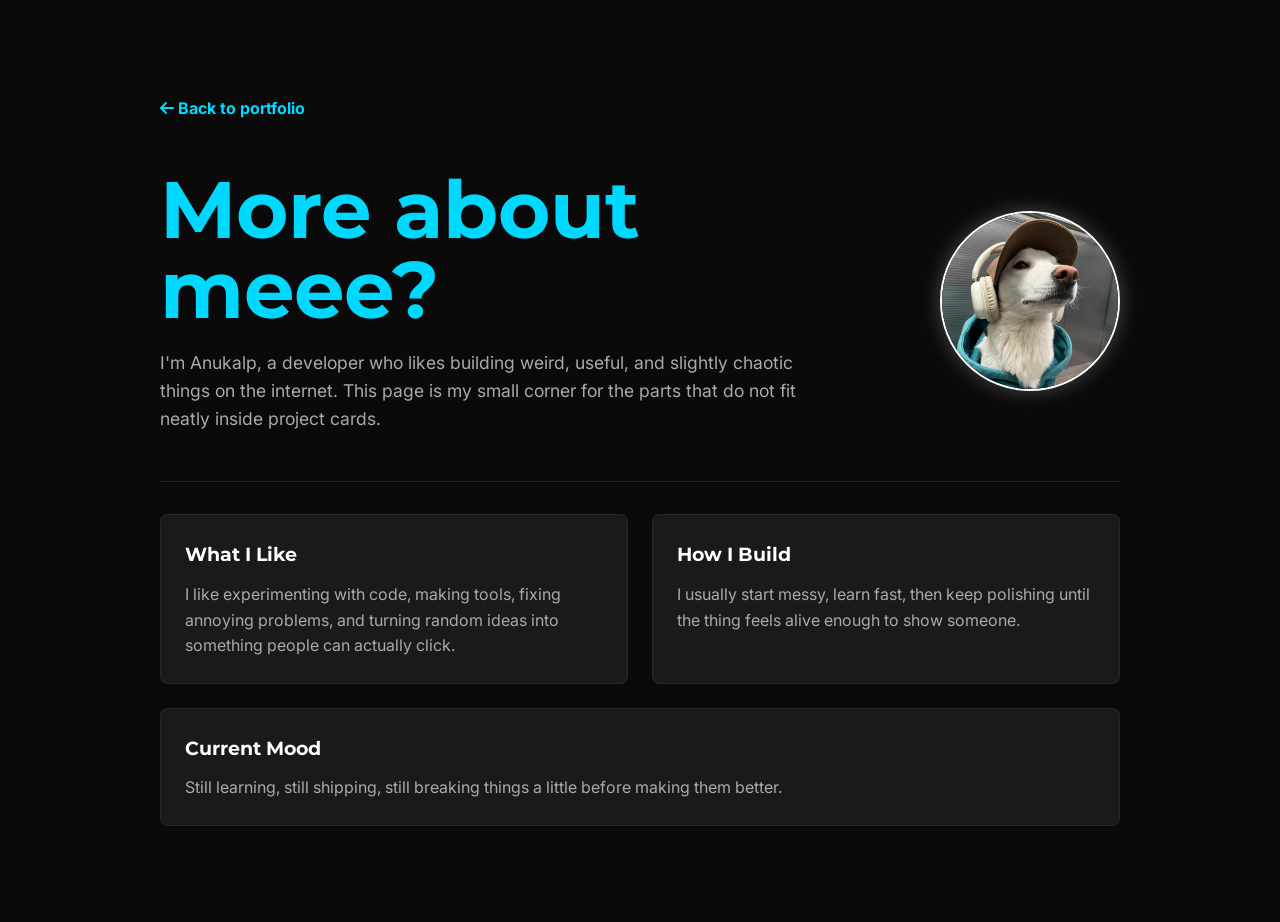
==== my_life.html @ cc61a137 "Add Instagram link and about page" ====
<!DOCTYPE html>
<html lang="en">
<head>
    <meta charset="UTF-8">
    <meta name="viewport" content="width=device-width, initial-scale=1.0">
    <title>More About Anukalp</title>
    <link rel="stylesheet" href="https://fonts.googleapis.com/css2?family=Montserrat:wght@700;800;900&family=Inter:wght@300;400;500;600&display=swap">
    <link rel="stylesheet" href="https://cdnjs.cloudflare.com/ajax/libs/font-awesome/6.4.0/css/all.min.css">
    <link rel="stylesheet" href="assets/css/style.css">
</head>
<body class="life-page">
    <main class="life-container">
        <nav class="life-nav">
            <a href="index.html" class="life-back"><i class="fas fa-arrow-left"></i> Back to portfolio</a>
        </nav>

        <section class="life-hero">
            <div>
                <h1 class="life-title">More about meee?</h1>
                <p class="life-intro">I'm Anukalp, a developer who likes building weird, useful, and slightly chaotic things on the internet. This page is my small corner for the parts that do not fit neatly inside project cards.</p>
            </div>
            <img src="assets/images/pfp.jpg" alt="Anukalp profile photo" class="life-photo">
        </section>

        <section class="life-grid">
            <article class="life-card">
                <h2>What I Like</h2>
                <p>I like experimenting with code, making tools, fixing annoying problems, and turning random ideas into something people can actually click.</p>
            </article>

            <article class="life-card">
                <h2>How I Build</h2>
                <p>I usually start messy, learn fast, then keep polishing until the thing feels alive enough to show someone.</p>
            </article>

            <article class="life-card life-wide">
                <h2>Current Mood</h2>
                <p>Still learning, still shipping, still breaking things a little before making them better.</p>
            </article>
        </section>
    </main>
</body>
</html>
---- assets/css/style.css ----
* {
            margin: 0;
            padding: 0;
            box-sizing: border-box;
        }

        :root {
            --primary: #0a0a0a;
            --secondary: #111111;
            --accent: #00d9ff;
            --accent-dark: #0099cc;
            --text: #ffffff;
            --text-secondary: #aaaaaa;
            --card-bg: #1a1a1a;
        }

        body {
            font-family: 'Inter', sans-serif;
            background-color: var(--primary);
            color: var(--text);
            overflow-x: hidden;
            line-height: 1.6;
        }

        #uh-oh{
            text-align:center;
            margin-top:100px;
        }

        /* Scrollbar */
        * {
            scrollbar-width: thin;
            scrollbar-color: var(--accent) var(--secondary);
        }

        *::-webkit-scrollbar {
            width: 10px;
        }

        *::-webkit-scrollbar-track {
            background: var(--secondary);
        }

        *::-webkit-scrollbar-thumb {
            background-color: var(--accent);
            border-radius: 999px;
            border: 2px solid var(--secondary);
        }

        /* Entry Screen Styles */
        .entry-screen {
            position: fixed;
            top: 0;
            left: 0;
            width: 100%;
            height: 100%;
            background-color: var(--primary);
            display: flex;
            flex-direction: column;
            justify-content: center;
            align-items: center;
            z-index: 1000;
            overflow: hidden;
        }

        .entry-title {
            font-family: 'Montserrat', sans-serif;
            font-weight: 900;
            font-size: clamp(3rem, 10vw, 8rem);
            text-align: center;
            color: transparent;
            background: linear-gradient(45deg, var(--accent), #ffffff, var(--accent));
            background-size: 200% 200%;
            -webkit-background-clip: text;
            background-clip: text;
            animation: titleGradient 4s ease infinite, titleFloat 3s ease-in-out infinite;
            margin-bottom: 2rem;
            letter-spacing: -2px;
        }

        @keyframes titleGradient {
            0% { background-position: 0% 50%; }
            50% { background-position: 100% 50%; }
            100% { background-position: 0% 50%; }
        }

        @keyframes titleFloat {
            0%, 100% { transform: translateY(0); }
            50% { transform: translateY(-10px); }
        }

        .entry-instruction {
            font-size: 1.2rem;
            color: var(--text-secondary);
            text-align: center;
            margin-top: 2rem;
            opacity: 0;
            animation: fadeIn 2s ease 1s forwards;
            position: relative;
        }

        .entry-instruction::after {
            content: '';
            position: absolute;
            bottom: -10px;
            left: 50%;
            transform: translateX(-50%);
            width: 100px;
            height: 2px;
            background: linear-gradient(90deg, transparent, var(--accent), transparent);
            animation: pulseLine 2s infinite;
        }

        @keyframes fadeIn {
            to { opacity: 1; }
        }

        @keyframes pulseLine {
            0%, 100% { opacity: 0.3; }
            50% { opacity: 1; }
        }

        /* Main Content Styles */
        .main-content {
            display: none;
            opacity: 0;
            transform: translateY(20px);
            padding: 2rem;
            max-width: 1200px;
            margin: 0 auto;
        }

        .hero-section {
            padding: 4rem 0;
            min-height: 80vh;
            display: flex;
            flex-direction: column;
            justify-content: center;
        }

        .hero-text {
            font-family: 'Montserrat', sans-serif;
            font-weight: 900;
            font-size: clamp(3rem, 10vw, 6rem);
            line-height: 1;
            margin-bottom: 1.5rem;
        }

        .hero-name {
            font-family: 'Montserrat', sans-serif;
            font-weight: 800;
            font-size: clamp(2.5rem, 8vw, 5rem);
            color: var(--accent);
            margin-bottom: 3rem;
            position: relative;
            display: block;
            width: 100%;
            padding-right: clamp(120px, 16vw, 220px);
        }

        .hero-name::after {
            content: '';
            position: absolute;
            bottom: -10px;
            left: 0;
            width: 100%;
            height: 4px;
            background: linear-gradient(90deg, var(--accent), transparent);
        }

        .hero-name-text {
            line-height: 1;
        }

        .hero-pfp {
            width: clamp(120px, 16vw, 200px);
            height: clamp(120px, 16vw, 200px);
            border-radius: 50%;
            object-fit: cover;
            border: 2px solid #ffffff;
            box-shadow: 0 0 12px rgba(255, 255, 255, 0.7),
                        0 0 26px rgba(255, 255, 255, 0.35);
            position: absolute;
            right: 0;
            top: -120px;
        }

        .repositories-section {
            margin: 4rem 0;
        }

        .section-title {
            font-family: 'Montserrat', sans-serif;
            font-weight: 800;
            font-size: 2.5rem;
            margin-bottom: 2.5rem;
            position: relative;
            display: inline-block;
        }

        .section-title::after {
            content: '';
            position: absolute;
            bottom: -8px;
            left: 0;
            width: 60px;
            height: 4px;
            background-color: var(--accent);
        }

        .repositories-grid {
            display: grid;
            grid-template-columns: repeat(auto-fill, minmax(320px, 1fr));
            gap: 2rem;
            margin-top: 2rem;
        }

        .repo-card {
            background-color: var(--card-bg);
            border-radius: 12px;
            padding: 2rem;
            transition: all 0.3s cubic-bezier(0.4, 0, 0.2, 1);
            border: 1px solid rgba(255, 255, 255, 0.05);
            position: relative;
            overflow: hidden;
            cursor: pointer;
        }

        .repo-card::before {
            content: '';
            position: absolute;
            top: 0;
            left: 0;
            width: 100%;
            height: 100%;
            background: linear-gradient(135deg, rgba(0, 217, 255, 0.05), transparent 30%);
            opacity: 0;
            transition: opacity 0.4s;
            pointer-events: none;
        }

        .repo-card:hover {
            transform: translateY(-8px);
            box-shadow: 0 15px 30px rgba(0, 0, 0, 0.3);
            border-color: rgba(0, 217, 255, 0.2);
        }

        .repo-card:hover::before {
            opacity: 1;
        }

        .repo-icon {
            font-size: 2.5rem;
            margin-bottom: 1.5rem;
            color: var(--accent);
        }

        .repo-title {
            font-family: 'Montserrat', sans-serif;
            font-weight: 700;
            font-size: 1.5rem;
            margin-bottom: 0.8rem;
        }

        .repo-description {
            color: var(--text-secondary);
            margin-bottom: 1.5rem;
            font-size: 1rem;
            min-height: 4.5rem;
            display: -webkit-box;
            -webkit-line-clamp: 3;
            -webkit-box-orient: vertical;
            overflow: hidden;
        }

        .repo-preview {
            display: block;
            margin-bottom: 1.5rem;
            border-radius: 10px;
            overflow: hidden;
            border: 1px solid rgba(15, 130, 206, 0.842);
            box-shadow: 0 10px 20px rgba(0, 0, 0, 0.25);
            transition: transform 0.25s ease, box-shadow 0.25s ease, border-color 0.25s ease;
            position: relative;
            z-index: 2;
            pointer-events: auto;
            aspect-ratio: 16 / 9;
        }

        .repo-preview img {
            display: block;
            width: 100%;
            height: 100%;
            object-fit: cover;
            transition: transform 0.25s ease, filter 0.25s ease;
            pointer-events: auto;
        }

        .repo-preview:hover {
            transform: translateY(-6px);
            border-color: rgba(0, 217, 255, 0.6);
            box-shadow: 0 14px 26px rgba(0, 0, 0, 0.35);
        }

        .repo-preview:hover img {
            transform: scale(1.05);
            filter: brightness(1.08);
        }

        .repo-link {
            display: inline-flex;
            align-items: center;
            color: var(--accent);
            text-decoration: none;
            font-weight: 500;
            transition: all 0.2s;
        }

        .repo-link i {
            margin-left: 8px;
            transition: transform 0.2s;
        }

        .repo-card:hover .repo-link i {
            transform: translateX(5px);
        }

        /* Contact Section */
        .contact-section {
            margin: 6rem 0 3rem;
            padding: 3rem 0;
            border-top: 1px solid rgba(255, 255, 255, 0.1);
        }

        .contact-title {
            font-family: 'Montserrat', sans-serif;
            font-weight: 800;
            font-size: 2.5rem;
            margin-bottom: 2rem;
        }

        .contact-description {
            color: var(--text-secondary);
            max-width: 600px;
            margin-bottom: 2.5rem;
            font-size: 1.1rem;
        }

        .contact-links {
            display: flex;
            flex-wrap: wrap;
            gap: 1.5rem;
        }

        .contact-link {
            display: inline-flex;
            align-items: center;
            padding: 1rem 1.8rem;
            background-color: var(--card-bg);
            border-radius: 8px;
            text-decoration: none;
            color: var(--text);
            transition: all 0.3s;
            border: 1px solid rgba(255, 255, 255, 0.05);
        }

        .contact-link:hover {
            background-color: rgba(0, 217, 255, 0.1);
            border-color: var(--accent);
            transform: translateY(-3px);
        }

        .contact-link i {
            margin-right: 10px;
            font-size: 1.2rem;
            color: var(--accent);
        }

        .instagram-link:hover {
            background: rgba(255, 48, 108, 0.12);
            border-color: #ff306c;
        }

        .instagram-link i {
            color: #ff306c;
        }

        .about-me-link {
            background: #ffffff;
            color: #0a0a0a;
            border-color: #ffffff;
            font-weight: 700;
        }

        .about-me-link i {
            color: #0a0a0a;
        }

        .about-me-link:hover {
            background: var(--accent);
            border-color: var(--accent);
            color: #000000;
            box-shadow: 0 0 18px rgba(0, 217, 255, 0.25);
        }

        .life-page {
            min-height: 100vh;
            padding: 2rem;
        }

        .life-container {
            width: min(960px, 100%);
            margin: 0 auto;
            padding: 4rem 0;
        }

        .life-nav {
            margin-bottom: 3rem;
        }

        .life-back {
            color: var(--accent);
            text-decoration: none;
            font-weight: 700;
        }

        .life-back:hover {
            color: #ffffff;
        }

        .life-hero {
            display: grid;
            grid-template-columns: minmax(0, 1fr) 180px;
            gap: 2rem;
            align-items: center;
            padding-bottom: 3rem;
            border-bottom: 1px solid rgba(255, 255, 255, 0.1);
        }

        .life-title {
            font-family: 'Montserrat', sans-serif;
            font-size: clamp(2.8rem, 8vw, 5rem);
            line-height: 1;
            color: var(--accent);
            margin-bottom: 1.2rem;
        }

        .life-intro {
            color: var(--text-secondary);
            font-size: 1.1rem;
            max-width: 680px;
        }

        .life-photo {
            width: 180px;
            height: 180px;
            border-radius: 50%;
            object-fit: cover;
            border: 2px solid #ffffff;
            box-shadow: 0 0 20px rgba(255, 255, 255, 0.25);
        }

        .life-grid {
            display: grid;
            grid-template-columns: repeat(2, minmax(0, 1fr));
            gap: 1.5rem;
            margin-top: 2rem;
        }

        .life-card {
            background: var(--card-bg);
            border: 1px solid rgba(255, 255, 255, 0.06);
            border-radius: 8px;
            padding: 1.5rem;
        }

        .life-card h2 {
            font-family: 'Montserrat', sans-serif;
            font-size: 1.2rem;
            margin-bottom: 0.75rem;
        }

        .life-card p {
            color: var(--text-secondary);
            margin: 0;
        }

        .life-wide {
            grid-column: 1 / -1;
        }

        @media (max-width: 768px) {
            .life-page {
                padding: 1.25rem;
            }

            .life-hero {
                grid-template-columns: 1fr;
            }

            .life-photo {
                width: 140px;
                height: 140px;
            }

            .life-grid {
                grid-template-columns: 1fr;
            }
        }

        /* Interactive click effects */
        .click-particle {
            position: absolute;
            width: 8px;
            height: 8px;
            border-radius: 50%;
            background-color: var(--accent);
            pointer-events: none;
            opacity: 0;
            z-index: 1001;
        }

        @keyframes particleExplode {
            0% {
                transform: translate(-50%, -50%) scale(0);
                opacity: 1;
            }
            100% {
                transform: translate(var(--tx), var(--ty)) scale(1);
                opacity: 0;
            }
        }

        /* Responsive Design */
        @media (max-width: 768px) {
            .main-content {
                padding: 1.5rem;
            }
            
            .hero-section {
                padding: 2rem 0;
                min-height: 70vh;
            }
            
            .repositories-grid {
                grid-template-columns: 1fr;
            }
            
            .contact-links {
                flex-direction: column;
            }
            
            .contact-link {
                justify-content: center;
            }
        }

        /* Footer */
        .footer {
            text-align: center;
            padding: 2rem 0;
            color: var(--text-secondary);
            font-size: 0.9rem;
            border-top: 1px solid rgba(255, 255, 255, 0.05);
            margin-top: 2rem;
        }

        .livestream-section {
            margin: 4rem 0;
            padding: 2rem;
        }

        .livestream-container {
            display: grid;
            grid-template-columns: 1fr 300px;
            gap: 2rem;
            align-items: start;
        }

        .livestream-panel {
            display: flex;
            flex-direction: column;
            gap: 0.75rem;
        }

        .livestream-player {
            width: 100%;
            height: 100%;
            display: block;
            object-fit: cover;
        }

        .stream-latency {
            position: absolute;
            top: 10px;
            right: 10px;
            z-index: 3;
            min-width: 72px;
            padding: 0.35rem 0.55rem;
            border-radius: 8px;
            background: rgba(0, 0, 0, 0.72);
            border: 1px solid rgba(255, 255, 255, 0.18);
            color: #fff;
            font-weight: 800;
            font-size: 0.85rem;
            line-height: 1;
            text-align: center;
            font-variant-numeric: tabular-nums;
            backdrop-filter: blur(6px);
        }

        .stream-latency.latency-good {
            color: #3cff8f;
            border-color: rgba(60, 255, 143, 0.55);
        }

        .stream-latency.latency-warn {
            color: #ffd447;
            border-color: rgba(255, 212, 71, 0.55);
        }

        .stream-latency.latency-bad,
        .stream-latency.latency-unknown {
            color: #ff5c5c;
            border-color: rgba(255, 92, 92, 0.6);
        }

        .stream-warning {
            color: #ff4444;
            font-weight: 800;
            font-size: 0.95rem;
            line-height: 1.4;
            margin: 0;
        }

        .livestream-player-wrapper {
            position: relative;
            width: 100%;
        }

        .livestream-error {
            display: none;
            position: absolute;
            top: 0;
            left: 0;
            width: 100%;
            height: 100%;
            background: rgba(26, 26, 26, 0.95);
            border-radius: 12px;
            border: 2px solid #ff4444;
            display: flex;
            flex-direction: column;
            align-items: center;
            justify-content: center;
            gap: 1rem;
            padding: 2rem;
            text-align: center;
        }

        .livestream-error p {
            margin: 0;
            color: #ff4444;
            font-size: 0.9rem;
        }

        .livestream-error a {
            color: #00d4ff;
            text-decoration: none;
            font-weight: 600;
            transition: all 0.3s ease;
        }

        .livestream-error a:hover {
            color: #fff;
            text-decoration: underline;
        }

        .servo-controls {
            display: flex;
            flex-direction: column;
            gap: 1.5rem;
        }

        .control-group {
            display: flex;
            flex-direction: column;
            gap: 0.5rem;
        }

        .control-group label {
            font-weight: 600;
            font-size: 0.9rem;
            color: #fff;
        }

        .controls-info {
            font-size: 0.75rem;
            color: #666;
            margin: 0;
        }

        .slider-header {
            display: flex;
            align-items: center;
            justify-content: space-between;
            gap: 1rem;
            color: #aaa;
            font-size: 0.85rem;
        }

        .servo-iframe {
            width: 100%;
            height: 250px;
            border: 2px solid #333;
            border-radius: 8px;
            background: #1a1a1a;
        }

        .servo-slider {
            width: 100%;
            height: 6px;
            border-radius: 3px;
            background: #333;
            outline: none;
            -webkit-appearance: none;
            cursor: pointer;
        }

        .servo-slider::-webkit-slider-thumb {
            -webkit-appearance: none;
            appearance: none;
            width: 20px;
            height: 20px;
            border-radius: 50%;
            background: #00d4ff;
            cursor: pointer;
            box-shadow: 0 0 10px rgba(0, 212, 255, 0.5);
        }

        .servo-slider::-moz-range-thumb {
            width: 20px;
            height: 20px;
            border-radius: 50%;
            background: #00d4ff;
            cursor: pointer;
            border: none;
            box-shadow: 0 0 10px rgba(0, 212, 255, 0.5);
        }

        .angle-display {
            font-size: 0.85rem;
            color: #00d4ff;
            font-weight: 600;
        }

        .button-group {
            display: grid;
            grid-template-columns: 1fr 1fr 1fr;
            gap: 0.5rem;
        }

        .servo-button {
            padding: 0.75rem;
            background: #1a1a1a;
            border: 2px solid #333;
            color: #fff;
            border-radius: 8px;
            font-weight: 600;
            cursor: pointer;
            transition: all 0.3s ease;
            font-size: 0.8rem;
            -webkit-tap-highlight-color: transparent;
        }

        .servo-button:hover {
            border-color: #00d4ff;
            box-shadow: 0 0 15px rgba(0, 212, 255, 0.3);
            transform: translateY(-2px);
        }

        .servo-button:active {
            transform: translateY(0);
            box-shadow: 0 0 20px rgba(0, 212, 255, 0.5);
        }

        .sync-button {
            width: 100%;
            border-color: rgba(255, 68, 68, 0.45);
        }

        .sync-button:hover {
            border-color: #ff4444;
            box-shadow: 0 0 15px rgba(255, 68, 68, 0.25);
        }

        .servo-button.center {
            grid-column: 2;
        }

        .control-status {
            font-size: 0.8rem;
            text-align: center;
            min-height: 20px;
            color: #666;
        }

        .control-status.success {
            color: #00d4ff;
        }

        .control-status.error {
            color: #ff4444;
        }

        @media (max-width: 768px) {
            .livestream-container {
                grid-template-columns: 1fr;
            }

            .button-group {
                grid-template-columns: 1fr 1fr 1fr;
            }
        }

        .livestream-wrapper {
    width: 100%;
    aspect-ratio: 16/9;
    position: relative;
    border-radius: 12px;
    border: 2px solid #333;
    overflow: hidden;
    background: #1a1a1a;
}

.livestream-error-box {
    width: 100%;
    height: 100%;
    display: flex;
    flex-direction: column;
    align-items: center;
    justify-content: center;
    gap: 1rem;
    background: linear-gradient(135deg, #1a1a1a 0%, #2a2a2a 100%);
    padding: 2rem;
    text-align: center;
}

.livestream-error-box i {
    font-size: 3rem;
    color: #ff6b6b;
}

.livestream-error-box h3 {
    color: #fff;
    margin: 0;
}

.livestream-error-box p {
    color: #999;
    margin: 0;
}

.view-direct-btn {
    display: inline-flex;
    align-items: center;
    justify-content: center;
    margin-top: 1rem;
    padding: 0.75rem 1.5rem;
    background: #00d4ff;
    color: #000;
    border-radius: 8px;
    text-decoration: none;
    font-weight: 600;
    transition: all 0.3s ease;
}

.view-direct-btn:hover {
    background: #00b8cc;
    transform: translateY(-2px);
}
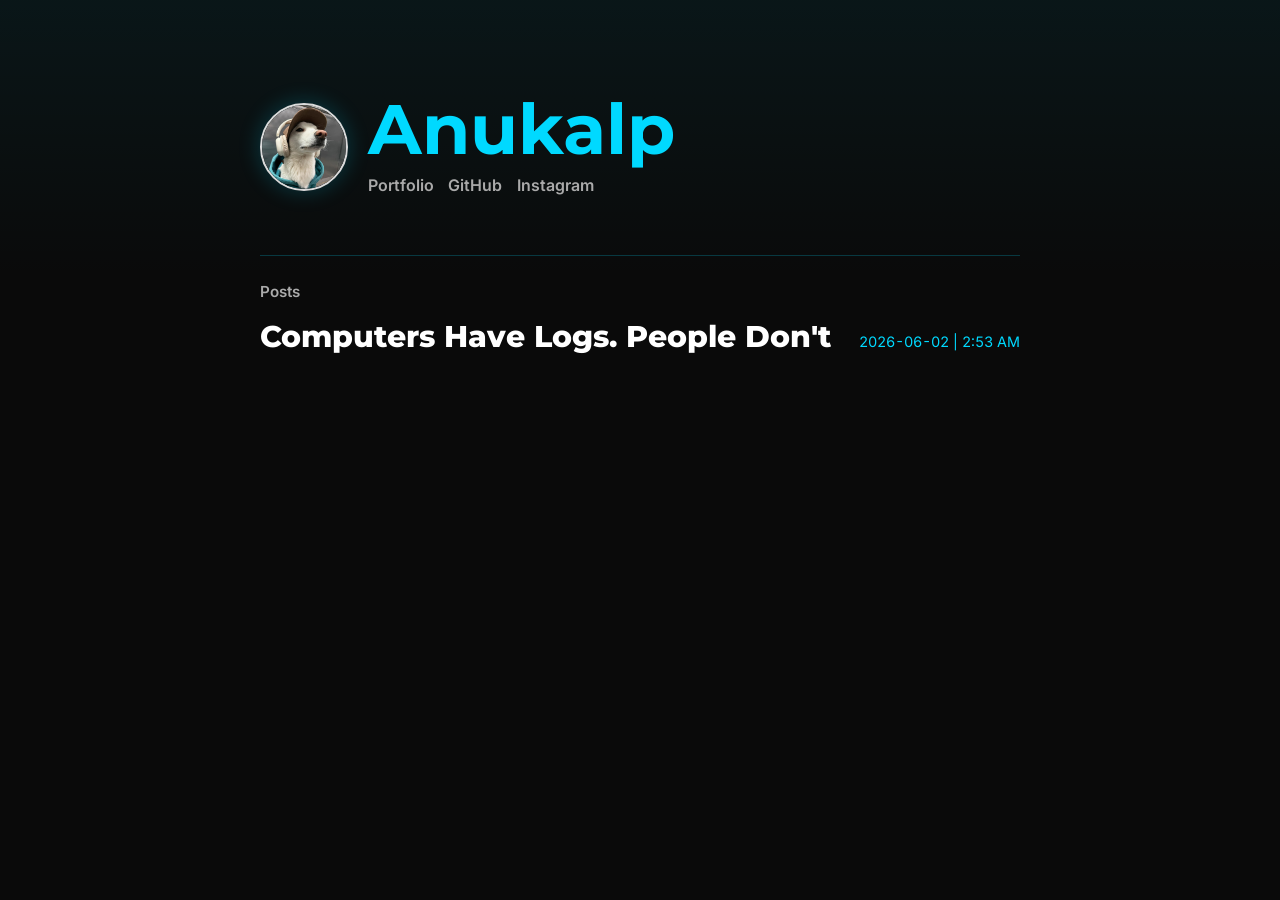
==== commit d90a89d0: "More features" ====
--- a/my_life.html
+++ b/my_life.html
@@ -3,40 +3,31 @@
 <head>
     <meta charset="UTF-8">
     <meta name="viewport" content="width=device-width, initial-scale=1.0">
-    <title>More About Anukalp</title>
+    <title>Anukalp's Blog</title>
     <link rel="stylesheet" href="https://fonts.googleapis.com/css2?family=Montserrat:wght@700;800;900&family=Inter:wght@300;400;500;600&display=swap">
     <link rel="stylesheet" href="https://cdnjs.cloudflare.com/ajax/libs/font-awesome/6.4.0/css/all.min.css">
     <link rel="stylesheet" href="assets/css/style.css">
 </head>
 <body class="life-page">
-    <main class="life-container">
-        <nav class="life-nav">
-            <a href="index.html" class="life-back"><i class="fas fa-arrow-left"></i> Back to portfolio</a>
-        </nav>
+    <main class="life-container blog-home">
+        <header class="blog-header">
+            <img src="assets/images/pfp.jpg" alt="Anukalp profile photo" class="blog-avatar">
+            <h1 class="blog-title-main">Anukalp</h1>
+            <nav class="blog-links" aria-label="Blog links">
+                <a href="index.html">Portfolio</a>
+                <a href="https://github.com/Lionshaft-pixel" target="_blank" rel="noopener">GitHub</a>
+                <a href="https://www.instagram.com/lionshaft_4/" target="_blank" rel="noopener">Instagram</a>
+            </nav>
+        </header>
 
-        <section class="life-hero">
-            <div>
-                <h1 class="life-title">More about meee?</h1>
-                <p class="life-intro">I'm Anukalp, a developer who likes building weird, useful, and slightly chaotic things on the internet. This page is my small corner for the parts that do not fit neatly inside project cards.</p>
-            </div>
-            <img src="assets/images/pfp.jpg" alt="Anukalp profile photo" class="life-photo">
-        </section>
-
-        <section class="life-grid">
-            <article class="life-card">
-                <h2>What I Like</h2>
-                <p>I like experimenting with code, making tools, fixing annoying problems, and turning random ideas into something people can actually click.</p>
-            </article>
-
-            <article class="life-card">
-                <h2>How I Build</h2>
-                <p>I usually start messy, learn fast, then keep polishing until the thing feels alive enough to show someone.</p>
-            </article>
-
-            <article class="life-card life-wide">
-                <h2>Current Mood</h2>
-                <p>Still learning, still shipping, still breaking things a little before making them better.</p>
-            </article>
+        <section class="blog-posts" aria-labelledby="postsTitle">
+            <h2 id="postsTitle" class="blog-posts-title">Posts</h2>
+            <ul class="blog-list">
+                <li>
+                    <a href="posts/blog-1.html">Computers Have Logs. People Don't</a>
+                    <time datetime="2026-06-02">2026-06-02 | 2:53 AM</time>
+                </li>
+            </ul>
         </section>
     </main>
 </body>
--- a/assets/css/style.css
+++ b/assets/css/style.css
@@ -406,15 +406,121 @@
         .life-page {
             min-height: 100vh;
             padding: 2rem;
+            background:
+                linear-gradient(180deg, rgba(0, 217, 255, 0.06), transparent 280px),
+                var(--primary);
         }
 
         .life-container {
-            width: min(960px, 100%);
+            width: min(760px, 100%);
             margin: 0 auto;
             padding: 4rem 0;
         }
 
-        .life-nav {
+        .blog-home {
+            color: var(--text);
+        }
+
+        .blog-header {
+            display: grid;
+            grid-template-columns: 88px minmax(0, 1fr);
+            column-gap: 1.25rem;
+            row-gap: 0.65rem;
+            align-items: center;
+            margin-bottom: 3.5rem;
+        }
+
+        .blog-avatar {
+            grid-row: span 2;
+            width: 88px;
+            height: 88px;
+            border-radius: 50%;
+            object-fit: cover;
+            border: 2px solid rgba(255, 255, 255, 0.85);
+            box-shadow: 0 0 22px rgba(0, 217, 255, 0.22);
+        }
+
+        .blog-title-main {
+            font-family: 'Montserrat', sans-serif;
+            font-size: clamp(2.5rem, 9vw, 4.4rem);
+            line-height: 0.95;
+            color: var(--accent);
+            margin: 0;
+        }
+
+        .blog-links {
+            display: flex;
+            flex-wrap: wrap;
+            gap: 0.9rem;
+            align-items: center;
+        }
+
+        .blog-links a {
+            color: var(--text-secondary);
+            text-decoration: none;
+            font-weight: 600;
+        }
+
+        .blog-links a:hover {
+            color: var(--accent);
+        }
+
+        .blog-posts {
+            border-top: 1px solid rgba(0, 217, 255, 0.22);
+            padding-top: 1.5rem;
+        }
+
+        .blog-posts-title {
+            color: var(--text-secondary);
+            font-size: 0.95rem;
+            font-weight: 600;
+            margin-bottom: 1rem;
+        }
+
+        .blog-list {
+            list-style: none;
+            display: flex;
+            flex-direction: column;
+            gap: 1.25rem;
+        }
+
+        .blog-list li {
+            display: grid;
+            grid-template-columns: minmax(0, 1fr) auto;
+            gap: 1rem;
+            align-items: baseline;
+        }
+
+        .blog-list a,
+        .blog-empty span {
+            color: var(--text);
+            text-decoration: none;
+            font-family: 'Montserrat', sans-serif;
+            font-size: clamp(1.25rem, 4vw, 1.9rem);
+            font-weight: 800;
+            line-height: 1.1;
+        }
+
+        .blog-list a:hover {
+            color: var(--accent);
+        }
+
+        .blog-list time {
+            color: var(--accent);
+            font-size: 0.9rem;
+            font-variant-numeric: tabular-nums;
+            white-space: nowrap;
+        }
+
+        .blog-empty span {
+            color: var(--text-secondary);
+        }
+
+        .blog-empty time {
+            color: #5f7580;
+        }
+
+        .post-nav {
             margin-bottom: 3rem;
         }
 
@@ -428,65 +534,34 @@
             color: #ffffff;
         }
 
-        .life-hero {
-            display: grid;
-            grid-template-columns: minmax(0, 1fr) 180px;
-            gap: 2rem;
-            align-items: center;
-            padding-bottom: 3rem;
-            border-bottom: 1px solid rgba(255, 255, 255, 0.1);
-        }
-
-        .life-title {
+        .post-header {
+            border-bottom: 1px solid rgba(0, 217, 255, 0.22);
+            padding-bottom: 1.5rem;
+            margin-bottom: 2rem;
+        }
+
+        .post-title {
             font-family: 'Montserrat', sans-serif;
-            font-size: clamp(2.8rem, 8vw, 5rem);
+            color: var(--accent);
+            font-size: clamp(2.2rem, 8vw, 4.2rem);
             line-height: 1;
-            color: var(--accent);
-            margin-bottom: 1.2rem;
-        }
-
-        .life-intro {
+            margin-bottom: 1rem;
+        }
+
+        .post-date {
             color: var(--text-secondary);
+            font-size: 0.95rem;
+            font-variant-numeric: tabular-nums;
+        }
+
+        .post-content {
+            color: var(--text);
             font-size: 1.1rem;
-            max-width: 680px;
-        }
-
-        .life-photo {
-            width: 180px;
-            height: 180px;
-            border-radius: 50%;
-            object-fit: cover;
-            border: 2px solid #ffffff;
-            box-shadow: 0 0 20px rgba(255, 255, 255, 0.25);
-        }
-
-        .life-grid {
-            display: grid;
-            grid-template-columns: repeat(2, minmax(0, 1fr));
-            gap: 1.5rem;
-            margin-top: 2rem;
-        }
-
-        .life-card {
-            background: var(--card-bg);
-            border: 1px solid rgba(255, 255, 255, 0.06);
-            border-radius: 8px;
-            padding: 1.5rem;
-        }
-
-        .life-card h2 {
-            font-family: 'Montserrat', sans-serif;
-            font-size: 1.2rem;
-            margin-bottom: 0.75rem;
-        }
-
-        .life-card p {
-            color: var(--text-secondary);
-            margin: 0;
-        }
-
-        .life-wide {
-            grid-column: 1 / -1;
+            max-width: 68ch;
+        }
+
+        .post-content p {
+            margin-bottom: 1.25rem;
         }
 
         @media (max-width: 768px) {
@@ -494,17 +569,22 @@
                 padding: 1.25rem;
             }
 
-            .life-hero {
+            .life-container {
+                padding: 2.5rem 0;
+            }
+
+            .blog-header {
+                grid-template-columns: 68px minmax(0, 1fr);
+            }
+
+            .blog-avatar {
+                width: 68px;
+                height: 68px;
+            }
+
+            .blog-list li {
                 grid-template-columns: 1fr;
-            }
-
-            .life-photo {
-                width: 140px;
-                height: 140px;
-            }
-
-            .life-grid {
-                grid-template-columns: 1fr;
+                gap: 0.35rem;
             }
         }
 
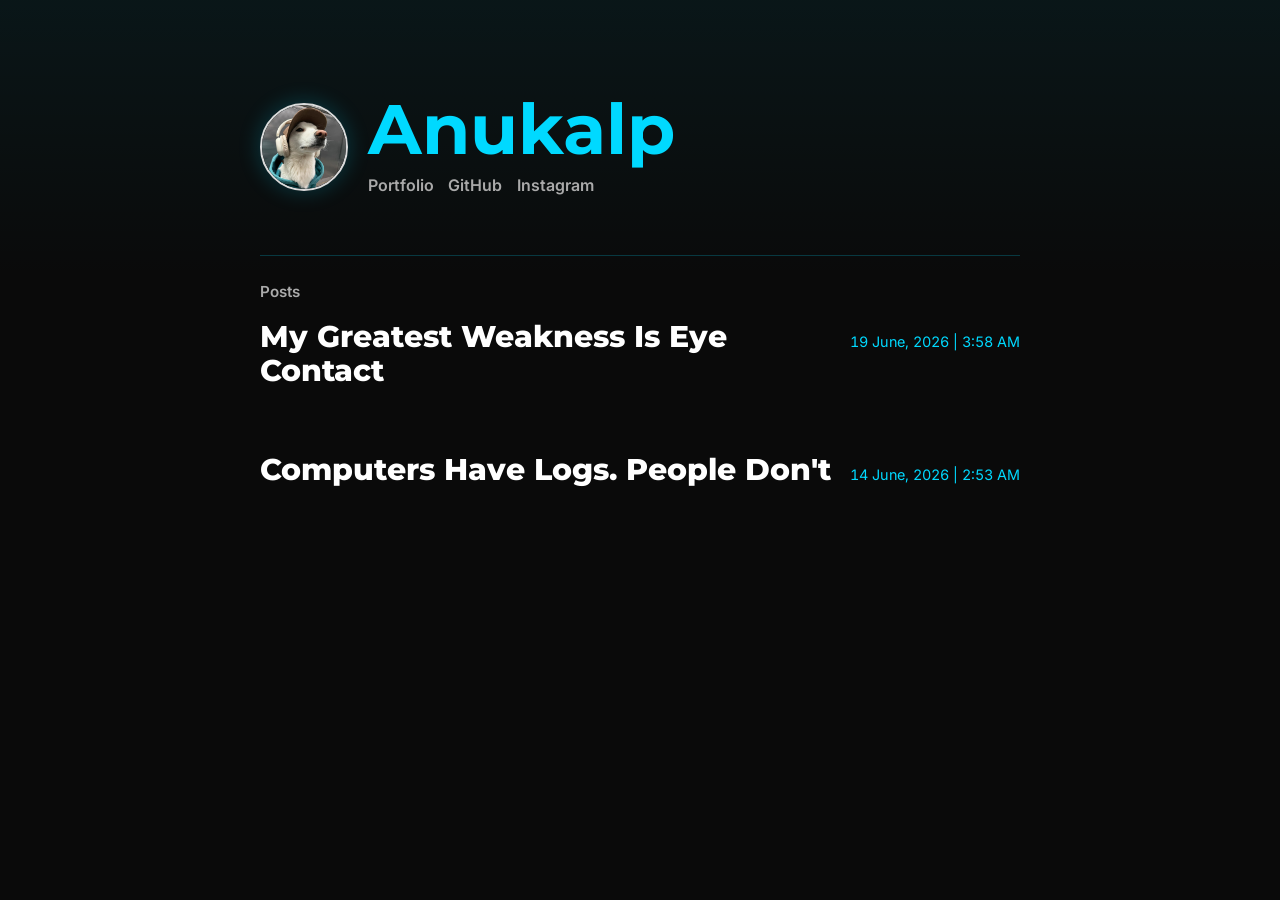
==== commit 3d3d97bc: "Added blog" ====
--- a/my_life.html
+++ b/my_life.html
@@ -24,8 +24,13 @@
             <h2 id="postsTitle" class="blog-posts-title">Posts</h2>
             <ul class="blog-list">
                 <li>
+                    <a href="posts/blog-2.html">My Greatest Weakness Is Eye Contact</a>
+                    <time datetime="2026-06-02">19 June, 2026 | 3:58 AM</time>
+                </li>
+                <br>
+                <li>
                     <a href="posts/blog-1.html">Computers Have Logs. People Don't</a>
-                    <time datetime="2026-06-02">2026-06-02 | 2:53 AM</time>
+                    <time datetime="2026-06-02">14 June, 2026 | 2:53 AM</time>
                 </li>
             </ul>
         </section>
--- a/assets/css/style.css
+++ b/assets/css/style.css
@@ -2,6 +2,7 @@
             margin: 0;
             padding: 0;
             box-sizing: border-box;
+            -webkit-tap-highlight-color: transparent;
         }
 
         :root {
@@ -12,6 +13,15 @@
             --text: #ffffff;
             --text-secondary: #aaaaaa;
             --card-bg: #1a1a1a;
+        }
+
+        :focus:not(:focus-visible) {
+            outline: none;
+        }
+
+        :focus-visible {
+            outline: 2px solid var(--accent);
+            outline-offset: 3px;
         }
 
         body {
@@ -66,8 +76,10 @@
         .entry-title {
             font-family: 'Montserrat', sans-serif;
             font-weight: 900;
-            font-size: clamp(3rem, 10vw, 8rem);
+            font-size: clamp(1.8rem, 10vw, 8rem);
             text-align: center;
+            white-space: nowrap;
+            max-width: calc(100vw - 2rem);
             color: transparent;
             background: linear-gradient(45deg, var(--accent), #ffffff, var(--accent));
             background-size: 200% 200%;
@@ -618,8 +630,43 @@
             }
             
             .hero-section {
-                padding: 2rem 0;
-                min-height: 70vh;
+                --mobile-pfp-size: clamp(78px, 24vw, 112px);
+                --mobile-pfp-gap: 1rem;
+                padding: 3.5rem 0 1rem;
+                min-height: auto;
+                justify-content: flex-start;
+            }
+
+            .hero-text {
+                margin-bottom: 0.35rem;
+                padding-right: calc(var(--mobile-pfp-size) + var(--mobile-pfp-gap));
+            }
+
+            .hero-name {
+                font-size: clamp(2.2rem, 7.6vw, 2.85rem);
+                padding-right: calc(var(--mobile-pfp-size) + var(--mobile-pfp-gap));
+                margin-bottom: 1.5rem;
+            }
+
+            .hero-name::after {
+                width: calc(100% - var(--mobile-pfp-size) - var(--mobile-pfp-gap));
+            }
+
+            .hero-name-text {
+                display: block;
+                line-height: 0.95;
+                white-space: nowrap;
+            }
+
+            .hero-pfp {
+                width: var(--mobile-pfp-size);
+                height: var(--mobile-pfp-size);
+                right: 0;
+                top: -3.4rem;
+            }
+
+            .hero-section > .contact-description {
+                margin-bottom: 0;
             }
             
             .repositories-grid {
@@ -893,6 +940,11 @@
         }
 
         @media (max-width: 768px) {
+            .livestream-section {
+                margin: 1rem 0 3rem;
+                padding: 1.25rem;
+            }
+
             .livestream-container {
                 grid-template-columns: 1fr;
             }
